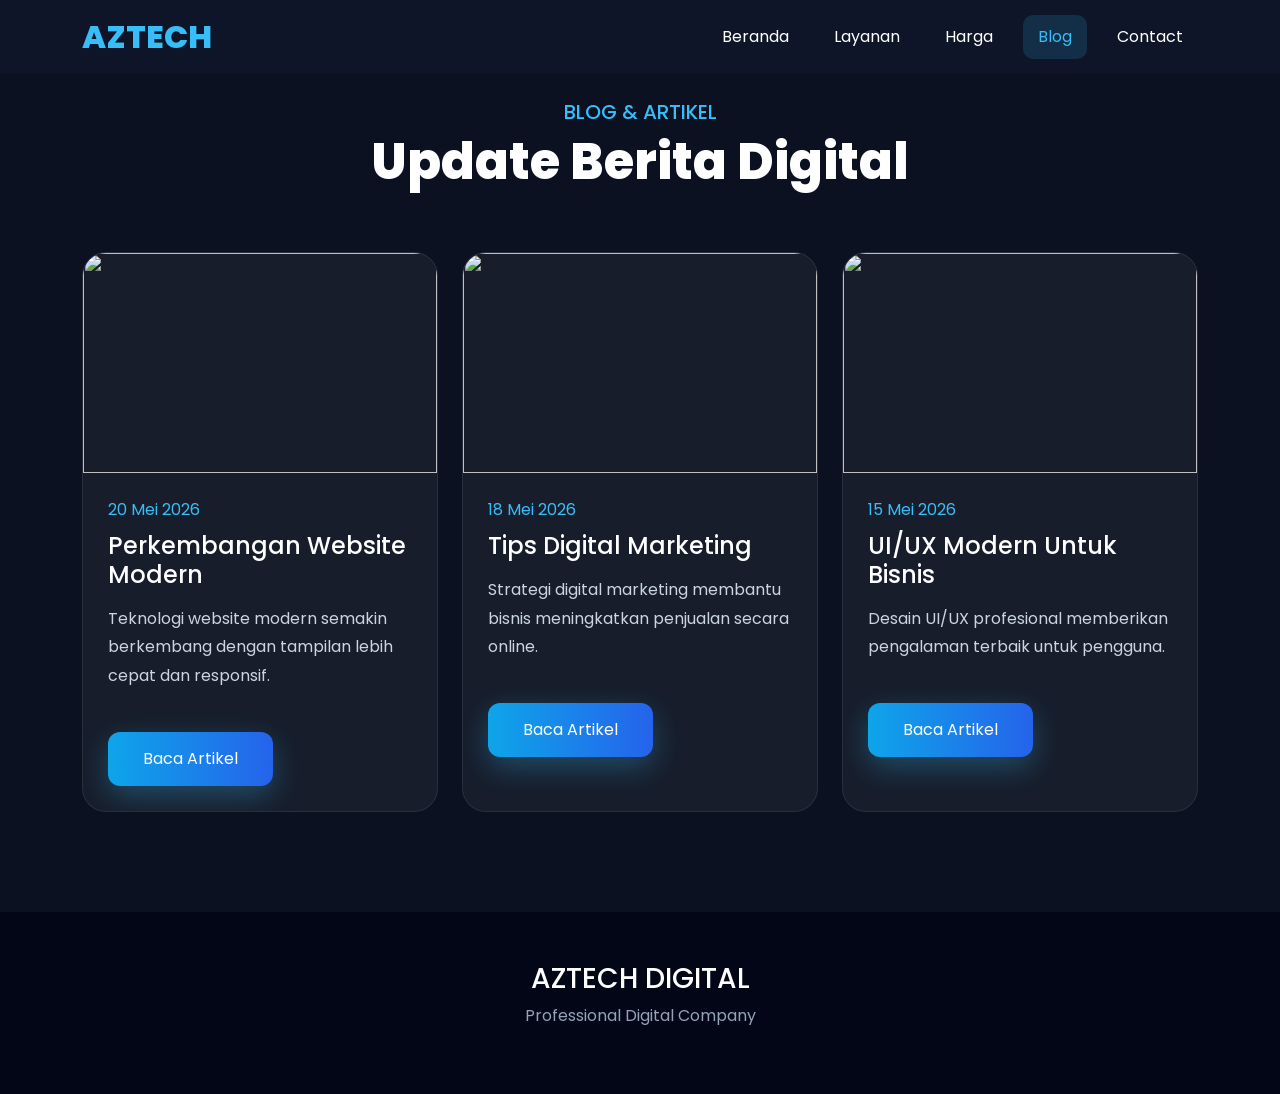
==== blog.html @ 885fed01 "update" ====
<!DOCTYPE html>
<html lang="id">
<head>

<meta charset="UTF-8">
<meta name="viewport" content="width=device-width, initial-scale=1.0">

<title>Blog - AZTECH DIGITAL</title>

<link href="https://cdn.jsdelivr.net/npm/bootstrap@5.3.3/dist/css/bootstrap.min.css" rel="stylesheet">

<link rel="stylesheet" href="style.css">

</head>

<body>

<!-- NAVBAR -->

<nav class="navbar navbar-expand-lg navbar-dark fixed-top">

<div class="container">

<a class="navbar-brand" href="index.html">
AZTECH
</a>

<button class="navbar-toggler"
type="button"
data-bs-toggle="collapse"
data-bs-target="#navbarNav">

<span class="navbar-toggler-icon"></span>

</button>

<div class="collapse navbar-collapse" id="navbarNav">

<ul class="navbar-nav ms-auto">

<li class="nav-item">
<a class="nav-link" href="index.html">
Beranda
</a>
</li>

<li class="nav-item">
<a class="nav-link" href="layanan.html">
Layanan
</a>
</li>

<li class="nav-item">
<a class="nav-link" href="harga.html">
Harga
</a>
</li>

<li class="nav-item">
<a class="nav-link active" href="blog.html">
Blog
</a>
</li>

<li class="nav-item">
<a class="nav-link" href="contact.html">
Contact
</a>
</li>

</ul>

</div>

</div>

</nav>

<!-- BLOG -->

<section class="section">

<div class="container">

<div class="section-title">

<h5>BLOG & ARTIKEL</h5>

<h1>Update Berita Digital</h1>

</div>

<div class="row g-4">

<!-- BLOG 1 -->

<div class="col-lg-4">

<div class="blog-card">

<img src="https://images.unsplash.com/photo-1498050108023-c5249f4df085">

<div class="blog-content">

<span class="blog-date">
20 Mei 2026
</span>

<h3>
Perkembangan Website Modern
</h3>

<p>
Teknologi website modern semakin berkembang
dengan tampilan lebih cepat dan responsif.
</p>

<button class="btn-main">
Baca Artikel
</button>

</div>

</div>

</div>

<!-- BLOG 2 -->

<div class="col-lg-4">

<div class="blog-card">

<img src="https://images.unsplash.com/photo-1552664730-d307ca884978">

<div class="blog-content">

<span class="blog-date">
18 Mei 2026
</span>

<h3>
Tips Digital Marketing
</h3>

<p>
Strategi digital marketing membantu bisnis
meningkatkan penjualan secara online.
</p>

<button class="btn-main">
Baca Artikel
</button>

</div>

</div>

</div>

<!-- BLOG 3 -->

<div class="col-lg-4">

<div class="blog-card">

<img src="https://images.unsplash.com/photo-1516321318423-f06f85e504b3">

<div class="blog-content">

<span class="blog-date">
15 Mei 2026
</span>

<h3>
UI/UX Modern Untuk Bisnis
</h3>

<p>
Desain UI/UX profesional memberikan
pengalaman terbaik untuk pengguna.
</p>

<button class="btn-main">
Baca Artikel
</button>

</div>

</div>

</div>

</div>

</div>

</section>

<!-- FOOTER -->

<footer>

<h3>AZTECH DIGITAL</h3>

<p>
Professional Digital Company
</p>

</footer>

<script src="https://cdn.jsdelivr.net/npm/bootstrap@5.3.3/dist/js/bootstrap.bundle.min.js"></script>

</body>
</html>
---- style.css ----
@import url('https://fonts.googleapis.com/css2?family=Poppins:wght@300;400;500;600;700;800&display=swap');

*{
  margin:0;
  padding:0;
  box-sizing:border-box;
  font-family:'Poppins',sans-serif;
}

html{
  scroll-behavior:smooth;
}

body{
  background:#0b1120;
  color:white;
  overflow-x:hidden;
}

/* NAVBAR */

.navbar{
  background:rgba(15,23,42,0.9);
  backdrop-filter:blur(10px);
}

.navbar-brand{
  color:#38bdf8 !important;
  font-size:32px;
  font-weight:800;
}

.nav-link{
  color:white !important;
  margin-left:15px;
  transition:0.3s;
  border-radius:10px;
  padding:10px 15px !important;
}

.nav-link:hover{
  color:#38bdf8 !important;
}

.nav-link.active{
  background:rgba(56,189,248,0.15);
  color:#38bdf8 !important;
}

.hero{
  min-height:100vh;
  display:flex;
  align-items:center;
  padding-top:120px;
  background:
  radial-gradient(circle at top right,#1d4ed8 0%,transparent 30%),
  radial-gradient(circle at bottom left,#0ea5e9 0%,transparent 25%),
  #0b1120;
}

.hero h1{
  font-size:65px;
  font-weight:800;
  line-height:1.2;
}

.hero span{
  color:#38bdf8;
}

.hero p{
  color:#cbd5e1;
  line-height:2;
  margin-top:20px;
}

.hero img{
  width:100%;
  max-width:500px;
}

.btn-main{
  background:linear-gradient(to right,#0ea5e9,#2563eb);
  color:white;
  border:none;
  padding:15px 35px;
  border-radius:12px;
  margin-top:25px;
  transition:0.3s;
}

.btn-main:hover{
  transform:translateY(-5px);
}

.btn-outline-custom{
  border:2px solid #38bdf8;
  color:#38bdf8;
  background:transparent;
  padding:15px 35px;
  border-radius:12px;
  margin-top:25px;
}

.section{
  padding:100px 0;
}

.section-title{
  text-align:center;
  margin-bottom:60px;
}

.section-title h5{
  color:#38bdf8;
}

.section-title h1{
  font-size:50px;
  font-weight:800;
}

.card-custom{
  background:rgba(255,255,255,0.05);
  border:1px solid rgba(255,255,255,0.08);
  backdrop-filter:blur(10px);
  padding:40px;
  border-radius:24px;
  transition:0.3s;
  height:100%;
}

.card-custom:hover{
  transform:translateY(-10px);
  border-color:#38bdf8;
}

.card-custom h3{
  margin-bottom:20px;
}

.card-custom p{
  color:#cbd5e1;
  line-height:1.8;
}

.price-card{
  background:rgba(255,255,255,0.05);
  border:1px solid rgba(255,255,255,0.08);
  padding:50px 35px;
  border-radius:24px;
  text-align:center;
  transition:0.3s;
}

.price-card:hover{
  transform:translateY(-10px);
  border-color:#38bdf8;
}

.price-card h1{
  font-size:60px;
  color:#38bdf8;
  margin:20px 0;
}

.price-card p{
  color:#cbd5e1;
}

.contact-box{
  background:rgba(255,255,255,0.05);
  border:1px solid rgba(255,255,255,0.08);
  padding:50px;
  border-radius:24px;
}

.form-control{
  background:rgba(255,255,255,0.08) !important;
  border:none !important;
  color:white !important;
  padding:18px !important;
  border-radius:12px !important;
  margin-bottom:20px;
}

.form-control::placeholder{
  color:#cbd5e1;
}

footer{
  background:#020617;
  text-align:center;
  padding:50px 20px;
}

footer p{
  color:#94a3b8;
}

@media(max-width:768px){

  .hero{
    text-align:center;
    padding-top:160px;
  }

  .hero h1{
    font-size:42px;
  }

  .hero img{
    margin-top:40px;
  }

}

 /* BLOG */

.blog-card{
  background:rgba(255,255,255,0.05);
  border:1px solid rgba(255,255,255,0.08);
  border-radius:24px;
  overflow:hidden;
  transition:0.3s;
  height:100%;
}

.blog-card:hover{
  transform:translateY(-10px);
  border-color:#38bdf8;
}

.blog-card img{
  width:100%;
  height:220px;
  object-fit:cover;
}

.blog-content{
  padding:25px;
}

.blog-content h3{
  font-size:24px;
  margin-bottom:15px;
}

.blog-content p{
  color:#cbd5e1;
  line-height:1.8;
}

.blog-date{
  color:#38bdf8;
  margin-bottom:10px;
  display:block;
}

 /* ANIMATION */

.hero-text{
  animation:fadeLeft 1.2s ease;
}

.hero-image{
  animation:fadeRight 1.2s ease;
}

.hero-image img{
  animation:float 4s ease-in-out infinite;
}

/* FLOAT */

@keyframes float{

  0%{
    transform:translateY(0);
  }

  50%{
    transform:translateY(-20px);
  }

  100%{
    transform:translateY(0);
  }

}

/* FADE LEFT */

@keyframes fadeLeft{

  from{
    opacity:0;
    transform:translateX(-50px);
  }

  to{
    opacity:1;
    transform:translateX(0);
  }

}

/* FADE RIGHT */

@keyframes fadeRight{

  from{
    opacity:0;
    transform:translateX(50px);
  }

  to{
    opacity:1;
    transform:translateX(0);
  }

}

/* BUTTON GLOW */

.btn-main{
  box-shadow:0 10px 30px rgba(56,189,248,0.3);
}

.btn-main:hover{
  transform:translateY(-5px);
  box-shadow:0 15px 40px rgba(56,189,248,0.5);
}
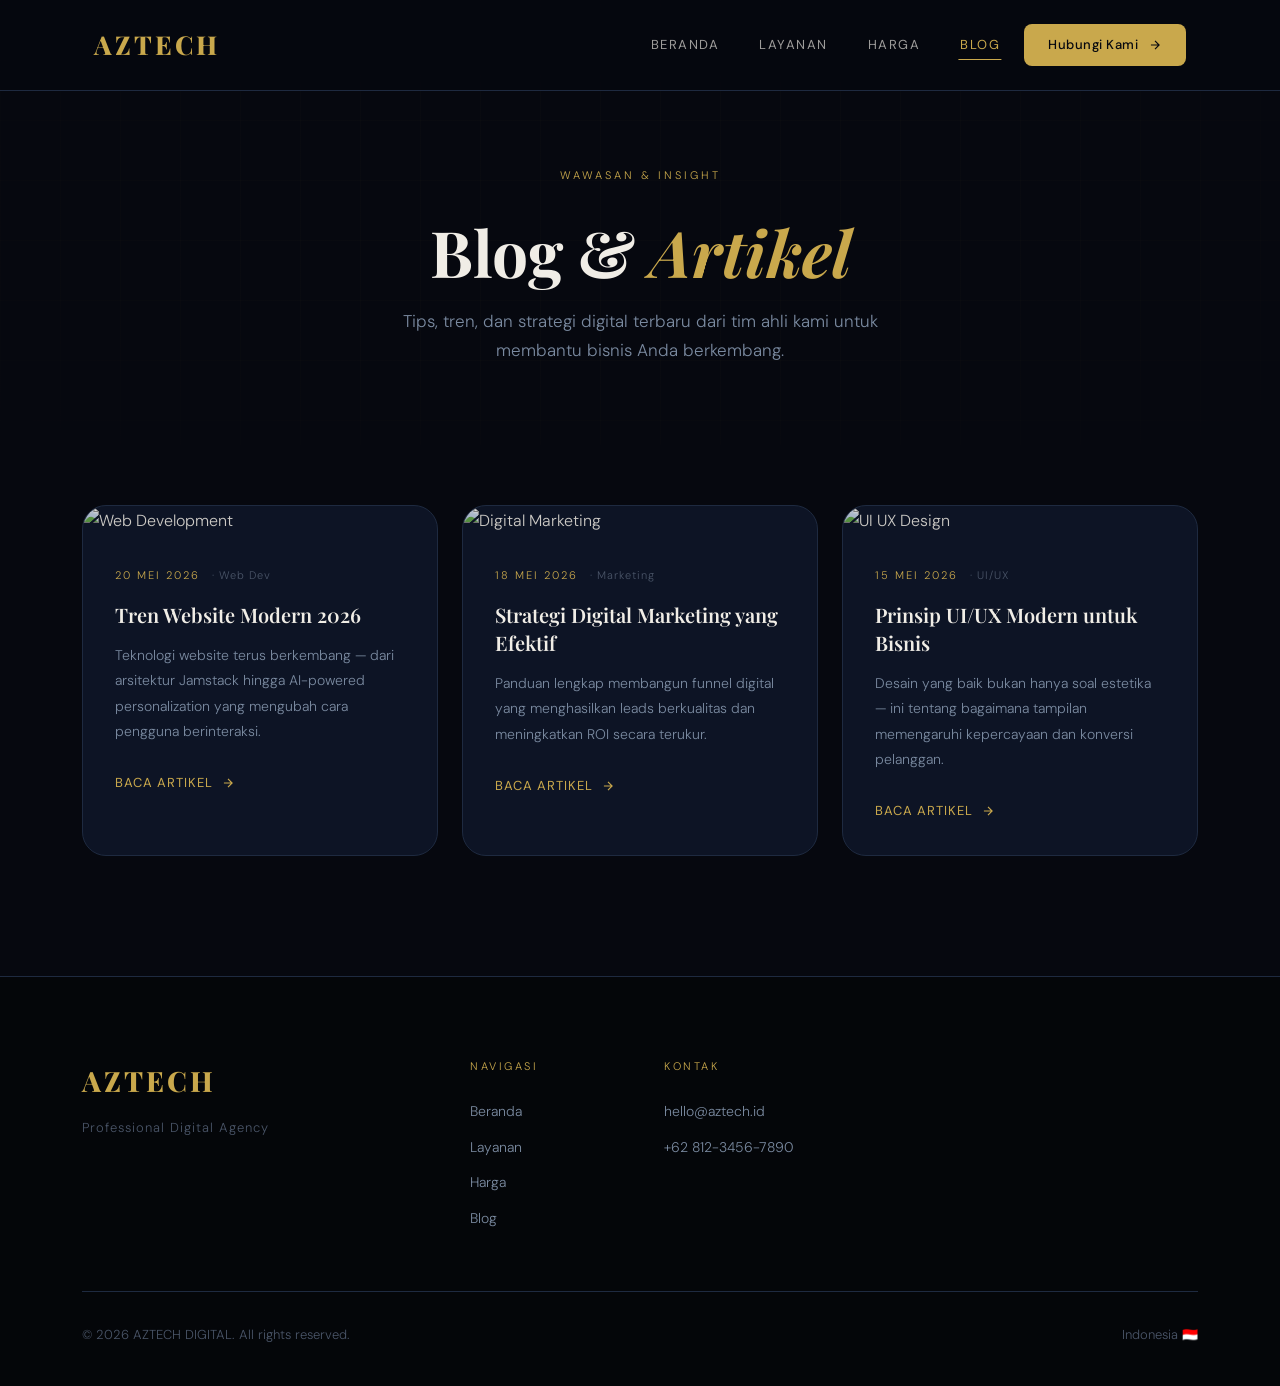
==== commit 374f3961: "update blog.html" ====
--- a/blog.html
+++ b/blog.html
@@ -1,215 +1,154 @@
 <!DOCTYPE html>
 <html lang="id">
 <head>
-
 <meta charset="UTF-8">
 <meta name="viewport" content="width=device-width, initial-scale=1.0">
-
-<title>Blog - AZTECH DIGITAL</title>
-
+<title>Blog — AZTECH DIGITAL</title>
 <link href="https://cdn.jsdelivr.net/npm/bootstrap@5.3.3/dist/css/bootstrap.min.css" rel="stylesheet">
-
 <link rel="stylesheet" href="style.css">
-
 </head>
-
 <body>
 
-<!-- NAVBAR -->
-
-<nav class="navbar navbar-expand-lg navbar-dark fixed-top">
-
-<div class="container">
-
-<a class="navbar-brand" href="index.html">
-AZTECH
-</a>
-
-<button class="navbar-toggler"
-type="button"
-data-bs-toggle="collapse"
-data-bs-target="#navbarNav">
-
-<span class="navbar-toggler-icon"></span>
-
-</button>
-
-<div class="collapse navbar-collapse" id="navbarNav">
-
-<ul class="navbar-nav ms-auto">
-
-<li class="nav-item">
-<a class="nav-link" href="index.html">
-Beranda
-</a>
-</li>
-
-<li class="nav-item">
-<a class="nav-link" href="layanan.html">
-Layanan
-</a>
-</li>
-
-<li class="nav-item">
-<a class="nav-link" href="harga.html">
-Harga
-</a>
-</li>
-
-<li class="nav-item">
-<a class="nav-link active" href="blog.html">
-Blog
-</a>
-</li>
-
-<li class="nav-item">
-<a class="nav-link" href="contact.html">
-Contact
-</a>
-</li>
-
-</ul>
-
-</div>
-
-</div>
-
+<nav class="navbar navbar-expand-lg navbar-dark fixed-top" id="navbar">
+  <div class="container">
+    <a class="navbar-brand" href="index.html">AZTECH</a>
+    <button class="navbar-toggler border-0" type="button" data-bs-toggle="collapse" data-bs-target="#navbarNav">
+      <span class="navbar-toggler-icon"></span>
+    </button>
+    <div class="collapse navbar-collapse" id="navbarNav">
+      <ul class="navbar-nav ms-auto align-items-center">
+        <li class="nav-item"><a class="nav-link" href="index.html">Beranda</a></li>
+        <li class="nav-item"><a class="nav-link" href="layanan.html">Layanan</a></li>
+        <li class="nav-item"><a class="nav-link" href="harga.html">Harga</a></li>
+        <li class="nav-item"><a class="nav-link active" href="blog.html">Blog</a></li>
+        <li class="nav-item ms-2">
+          <a class="btn-main" href="contact.html" style="padding:10px 24px;font-size:13px;margin-top:0;">Hubungi Kami
+            <svg width="14" height="14" viewBox="0 0 24 24" fill="none" stroke="currentColor" stroke-width="2"><path d="M5 12h14M12 5l7 7-7 7"/></svg>
+          </a>
+        </li>
+      </ul>
+    </div>
+  </div>
 </nav>
 
-<!-- BLOG -->
-
-<section class="section">
-
-<div class="container">
-
-<div class="section-title">
-
-<h5>BLOG & ARTIKEL</h5>
-
-<h1>Update Berita Digital</h1>
-
-</div>
-
-<div class="row g-4">
-
-<!-- BLOG 1 -->
-
-<div class="col-lg-4">
-
-<div class="blog-card">
-
-<img src="https://images.unsplash.com/photo-1498050108023-c5249f4df085">
-
-<div class="blog-content">
-
-<span class="blog-date">
-20 Mei 2026
-</span>
-
-<h3>
-Perkembangan Website Modern
-</h3>
-
-<p>
-Teknologi website modern semakin berkembang
-dengan tampilan lebih cepat dan responsif.
-</p>
-
-<button class="btn-main">
-Baca Artikel
-</button>
-
-</div>
-
-</div>
-
-</div>
-
-<!-- BLOG 2 -->
-
-<div class="col-lg-4">
-
-<div class="blog-card">
-
-<img src="https://images.unsplash.com/photo-1552664730-d307ca884978">
-
-<div class="blog-content">
-
-<span class="blog-date">
-18 Mei 2026
-</span>
-
-<h3>
-Tips Digital Marketing
-</h3>
-
-<p>
-Strategi digital marketing membantu bisnis
-meningkatkan penjualan secara online.
-</p>
-
-<button class="btn-main">
-Baca Artikel
-</button>
-
-</div>
-
-</div>
-
-</div>
-
-<!-- BLOG 3 -->
-
-<div class="col-lg-4">
-
-<div class="blog-card">
-
-<img src="https://images.unsplash.com/photo-1516321318423-f06f85e504b3">
-
-<div class="blog-content">
-
-<span class="blog-date">
-15 Mei 2026
-</span>
-
-<h3>
-UI/UX Modern Untuk Bisnis
-</h3>
-
-<p>
-Desain UI/UX profesional memberikan
-pengalaman terbaik untuk pengguna.
-</p>
-
-<button class="btn-main">
-Baca Artikel
-</button>
-
-</div>
-
-</div>
-
-</div>
-
-</div>
-
-</div>
-
+<section style="padding:160px 0 80px;background:var(--bg-deep);position:relative;overflow:hidden;">
+  <div class="hero-grid" style="opacity:0.5;"></div>
+  <div class="container text-center">
+    <span class="section-eyebrow fade-up">Wawasan & Insight</span>
+    <h1 class="fade-up" style="font-family:'Playfair Display',serif;font-size:clamp(36px,5vw,64px);font-weight:700;line-height:1.1;margin-top:16px;margin-bottom:20px;">
+      Blog & <em style="font-style:italic;color:var(--gold);">Artikel</em>
+    </h1>
+    <p class="fade-up" style="color:var(--text-muted);font-size:17px;max-width:480px;margin:0 auto;">
+      Tips, tren, dan strategi digital terbaru dari tim ahli kami untuk membantu bisnis Anda berkembang.
+    </p>
+  </div>
 </section>
 
-<!-- FOOTER -->
+<section class="section" style="padding-top:60px;">
+  <div class="container">
+    <div class="row g-4">
+
+      <div class="col-lg-4 fade-up stagger-1">
+        <div class="blog-card">
+          <div class="blog-img-wrap">
+            <img src="https://images.unsplash.com/photo-1498050108023-c5249f4df085?w=600&q=80" alt="Web Development">
+          </div>
+          <div class="blog-content">
+            <div class="blog-meta">
+              <span class="blog-date">20 Mei 2026</span>
+              <span class="blog-tag">· Web Dev</span>
+            </div>
+            <h3>Tren Website Modern 2026</h3>
+            <p>Teknologi website terus berkembang — dari arsitektur Jamstack hingga AI-powered personalization yang mengubah cara pengguna berinteraksi.</p>
+            <button class="btn-text">
+              Baca Artikel
+              <svg width="14" height="14" viewBox="0 0 24 24" fill="none" stroke="currentColor" stroke-width="2"><path d="M5 12h14M12 5l7 7-7 7"/></svg>
+            </button>
+          </div>
+        </div>
+      </div>
+
+      <div class="col-lg-4 fade-up stagger-2">
+        <div class="blog-card">
+          <div class="blog-img-wrap">
+            <img src="https://images.unsplash.com/photo-1552664730-d307ca884978?w=600&q=80" alt="Digital Marketing">
+          </div>
+          <div class="blog-content">
+            <div class="blog-meta">
+              <span class="blog-date">18 Mei 2026</span>
+              <span class="blog-tag">· Marketing</span>
+            </div>
+            <h3>Strategi Digital Marketing yang Efektif</h3>
+            <p>Panduan lengkap membangun funnel digital yang menghasilkan leads berkualitas dan meningkatkan ROI secara terukur.</p>
+            <button class="btn-text">
+              Baca Artikel
+              <svg width="14" height="14" viewBox="0 0 24 24" fill="none" stroke="currentColor" stroke-width="2"><path d="M5 12h14M12 5l7 7-7 7"/></svg>
+            </button>
+          </div>
+        </div>
+      </div>
+
+      <div class="col-lg-4 fade-up stagger-3">
+        <div class="blog-card">
+          <div class="blog-img-wrap">
+            <img src="https://images.unsplash.com/photo-1516321318423-f06f85e504b3?w=600&q=80" alt="UI UX Design">
+          </div>
+          <div class="blog-content">
+            <div class="blog-meta">
+              <span class="blog-date">15 Mei 2026</span>
+              <span class="blog-tag">· UI/UX</span>
+            </div>
+            <h3>Prinsip UI/UX Modern untuk Bisnis</h3>
+            <p>Desain yang baik bukan hanya soal estetika — ini tentang bagaimana tampilan memengaruhi kepercayaan dan konversi pelanggan.</p>
+            <button class="btn-text">
+              Baca Artikel
+              <svg width="14" height="14" viewBox="0 0 24 24" fill="none" stroke="currentColor" stroke-width="2"><path d="M5 12h14M12 5l7 7-7 7"/></svg>
+            </button>
+          </div>
+        </div>
+      </div>
+
+    </div>
+  </div>
+</section>
 
 <footer>
-
-<h3>AZTECH DIGITAL</h3>
-
-<p>
-Professional Digital Company
-</p>
-
+  <div class="container">
+    <div class="row g-5 mb-5">
+      <div class="col-lg-4">
+        <div class="footer-brand">AZTECH</div>
+        <p class="footer-tagline">Professional Digital Agency</p>
+      </div>
+      <div class="col-lg-2 col-6">
+        <div class="footer-col-title">Navigasi</div>
+        <div class="footer-links">
+          <a class="footer-link" href="index.html">Beranda</a>
+          <a class="footer-link" href="layanan.html">Layanan</a>
+          <a class="footer-link" href="harga.html">Harga</a>
+          <a class="footer-link" href="blog.html">Blog</a>
+        </div>
+      </div>
+      <div class="col-lg-3">
+        <div class="footer-col-title">Kontak</div>
+        <div class="footer-links">
+          <a class="footer-link" href="#">hello@aztech.id</a>
+          <a class="footer-link" href="#">+62 812-3456-7890</a>
+        </div>
+      </div>
+    </div>
+    <div class="footer-bottom">
+      <span>© 2026 AZTECH DIGITAL. All rights reserved.</span>
+      <span>Indonesia 🇮🇩</span>
+    </div>
+  </div>
 </footer>
 
 <script src="https://cdn.jsdelivr.net/npm/bootstrap@5.3.3/dist/js/bootstrap.bundle.min.js"></script>
-
+<script>
+  const navbar = document.getElementById('navbar');
+  window.addEventListener('scroll', () => navbar.classList.toggle('scrolled', window.scrollY > 50));
+  const obs = new IntersectionObserver(entries => entries.forEach(e => { if(e.isIntersecting) e.target.classList.add('visible'); }), {threshold:0.1});
+  document.querySelectorAll('.fade-up').forEach(el => obs.observe(el));
+</script>
 </body>
 </html>
--- a/style.css
+++ b/style.css
@@ -1,333 +1,725 @@
-@import url('https://fonts.googleapis.com/css2?family=Poppins:wght@300;400;500;600;700;800&display=swap');
-
-*{
-  margin:0;
-  padding:0;
-  box-sizing:border-box;
-  font-family:'Poppins',sans-serif;
-}
-
-html{
-  scroll-behavior:smooth;
-}
+@import url('https://fonts.googleapis.com/css2?family=Playfair+Display:wght@400;600;700;800&family=DM+Sans:ital,opsz,wght@0,9..40,300;0,9..40,400;0,9..40,500;1,9..40,300&display=swap');
+
+*{margin:0;padding:0;box-sizing:border-box;}
+
+:root{
+  --gold:#c9a84c;
+  --gold-light:#e8c97a;
+  --gold-dark:#9a7832;
+  --bg-deep:#06080f;
+  --bg-dark:#090d18;
+  --bg-card:#0d1425;
+  --bg-card2:#111826;
+  --border:#1e2a40;
+  --border-gold:rgba(201,168,76,0.3);
+  --text-primary:#f0ede6;
+  --text-muted:#7a8aA0;
+  --text-dim:#4a5568;
+  --accent-blue:#1a73e8;
+  --radius:16px;
+  --radius-lg:24px;
+}
+
+html{scroll-behavior:smooth;}
 
 body{
-  background:#0b1120;
-  color:white;
+  background:var(--bg-deep);
+  color:var(--text-primary);
+  font-family:'DM Sans',sans-serif;
+  font-weight:300;
   overflow-x:hidden;
-}
-
-/* NAVBAR */
-
+  line-height:1.7;
+}
+
+/* ── SCROLLBAR ── */
+::-webkit-scrollbar{width:4px;}
+::-webkit-scrollbar-track{background:var(--bg-deep);}
+::-webkit-scrollbar-thumb{background:var(--gold-dark);border-radius:4px;}
+
+/* ── NAVBAR ── */
 .navbar{
-  background:rgba(15,23,42,0.9);
-  backdrop-filter:blur(10px);
+  background:rgba(6,8,15,0.85);
+  backdrop-filter:blur(20px);
+  -webkit-backdrop-filter:blur(20px);
+  border-bottom:1px solid var(--border);
+  padding:0 0;
+  transition:all 0.4s;
+}
+
+.navbar.scrolled{
+  background:rgba(6,8,15,0.97);
+  border-bottom-color:var(--border-gold);
 }
 
 .navbar-brand{
-  color:#38bdf8 !important;
-  font-size:32px;
+  font-family:'Playfair Display',serif;
+  font-size:26px;
   font-weight:800;
-}
+  color:var(--gold) !important;
+  letter-spacing:3px;
+  text-transform:uppercase;
+}
+
+.navbar .container{padding:18px 24px;}
 
 .nav-link{
-  color:white !important;
-  margin-left:15px;
-  transition:0.3s;
-  border-radius:10px;
-  padding:10px 15px !important;
-}
-
-.nav-link:hover{
-  color:#38bdf8 !important;
-}
+  color:rgba(240,237,230,0.65) !important;
+  font-size:13px;
+  font-weight:400;
+  letter-spacing:1.5px;
+  text-transform:uppercase;
+  margin-left:8px;
+  padding:8px 16px !important;
+  border-radius:6px;
+  transition:all 0.3s;
+  position:relative;
+}
+
+.nav-link::after{
+  content:'';
+  position:absolute;
+  bottom:4px;left:50%;transform:translateX(-50%);
+  width:0;height:1px;
+  background:var(--gold);
+  transition:width 0.3s;
+}
+
+.nav-link:hover{color:var(--gold) !important;}
+.nav-link:hover::after{width:60%;}
 
 .nav-link.active{
-  background:rgba(56,189,248,0.15);
-  color:#38bdf8 !important;
-}
-
+  color:var(--gold) !important;
+}
+.nav-link.active::after{width:60%;}
+
+/* ── HERO ── */
 .hero{
   min-height:100vh;
   display:flex;
   align-items:center;
-  padding-top:120px;
+  padding-top:100px;
+  position:relative;
+  overflow:hidden;
+  background:var(--bg-deep);
+}
+
+.hero-bg{
+  position:absolute;inset:0;
   background:
-  radial-gradient(circle at top right,#1d4ed8 0%,transparent 30%),
-  radial-gradient(circle at bottom left,#0ea5e9 0%,transparent 25%),
-  #0b1120;
+    radial-gradient(ellipse 80% 60% at 70% 40%, rgba(201,168,76,0.06) 0%, transparent 60%),
+    radial-gradient(ellipse 50% 40% at 20% 80%, rgba(26,115,232,0.05) 0%, transparent 50%),
+    radial-gradient(ellipse 60% 80% at 90% 10%, rgba(201,168,76,0.04) 0%, transparent 50%);
+  pointer-events:none;
+}
+
+.hero-grid{
+  position:absolute;inset:0;
+  background-image:
+    linear-gradient(rgba(201,168,76,0.04) 1px, transparent 1px),
+    linear-gradient(90deg, rgba(201,168,76,0.04) 1px, transparent 1px);
+  background-size:60px 60px;
+  mask-image:radial-gradient(ellipse 80% 80% at 50% 50%, black 40%, transparent 100%);
+  pointer-events:none;
+}
+
+.hero-eyebrow{
+  display:inline-flex;
+  align-items:center;
+  gap:10px;
+  font-size:11px;
+  letter-spacing:3px;
+  text-transform:uppercase;
+  color:var(--gold);
+  border:1px solid var(--border-gold);
+  padding:8px 20px;
+  border-radius:100px;
+  margin-bottom:32px;
+  background:rgba(201,168,76,0.05);
+}
+
+.hero-eyebrow::before{
+  content:'';
+  width:6px;height:6px;
+  background:var(--gold);
+  border-radius:50%;
+  animation:pulse-dot 2s ease-in-out infinite;
+}
+
+@keyframes pulse-dot{
+  0%,100%{opacity:1;transform:scale(1);}
+  50%{opacity:0.4;transform:scale(0.7);}
 }
 
 .hero h1{
-  font-size:65px;
-  font-weight:800;
-  line-height:1.2;
-}
-
-.hero span{
-  color:#38bdf8;
-}
-
-.hero p{
-  color:#cbd5e1;
-  line-height:2;
-  margin-top:20px;
-}
-
-.hero img{
-  width:100%;
-  max-width:500px;
+  font-family:'Playfair Display',serif;
+  font-size:clamp(42px,6vw,80px);
+  font-weight:700;
+  line-height:1.1;
+  letter-spacing:-1px;
+  margin-bottom:28px;
+}
+
+.hero h1 em{
+  font-style:italic;
+  color:var(--gold);
+}
+
+.hero-desc{
+  color:var(--text-muted);
+  font-size:17px;
+  font-weight:300;
+  max-width:480px;
+  margin-bottom:48px;
+  line-height:1.8;
+}
+
+.hero-cta{
+  display:flex;
+  gap:16px;
+  flex-wrap:wrap;
 }
 
 .btn-main{
-  background:linear-gradient(to right,#0ea5e9,#2563eb);
-  color:white;
+  display:inline-flex;
+  align-items:center;
+  gap:10px;
+  background:var(--gold);
+  color:#06080f;
   border:none;
-  padding:15px 35px;
-  border-radius:12px;
-  margin-top:25px;
-  transition:0.3s;
+  padding:16px 36px;
+  border-radius:8px;
+  font-family:'DM Sans',sans-serif;
+  font-size:14px;
+  font-weight:500;
+  letter-spacing:0.5px;
+  cursor:pointer;
+  transition:all 0.3s;
+  text-decoration:none;
 }
 
 .btn-main:hover{
-  transform:translateY(-5px);
-}
-
-.btn-outline-custom{
-  border:2px solid #38bdf8;
-  color:#38bdf8;
+  background:var(--gold-light);
+  transform:translateY(-3px);
+  box-shadow:0 20px 60px rgba(201,168,76,0.3);
+}
+
+.btn-main svg{transition:transform 0.3s;}
+.btn-main:hover svg{transform:translateX(4px);}
+
+.btn-outline{
+  display:inline-flex;
+  align-items:center;
+  gap:10px;
+  border:1px solid var(--border);
+  color:var(--text-primary);
   background:transparent;
-  padding:15px 35px;
-  border-radius:12px;
-  margin-top:25px;
-}
-
-.section{
-  padding:100px 0;
+  padding:16px 36px;
+  border-radius:8px;
+  font-family:'DM Sans',sans-serif;
+  font-size:14px;
+  font-weight:400;
+  cursor:pointer;
+  transition:all 0.3s;
+  text-decoration:none;
+}
+
+.btn-outline:hover{
+  border-color:var(--border-gold);
+  color:var(--gold);
+  background:rgba(201,168,76,0.05);
+}
+
+.hero-stats{
+  display:flex;
+  gap:48px;
+  margin-top:72px;
+  padding-top:48px;
+  border-top:1px solid var(--border);
+}
+
+.stat-item{}
+.stat-number{
+  font-family:'Playfair Display',serif;
+  font-size:36px;
+  font-weight:700;
+  color:var(--gold);
+  line-height:1;
+  margin-bottom:6px;
+}
+
+.stat-label{
+  font-size:12px;
+  letter-spacing:1.5px;
+  text-transform:uppercase;
+  color:var(--text-muted);
+}
+
+.hero-visual{
+  position:relative;
+  display:flex;
+  align-items:center;
+  justify-content:center;
+  padding:40px;
+}
+
+.hero-orb{
+  width:480px;
+  height:480px;
+  border-radius:50%;
+  background:
+    radial-gradient(ellipse at 30% 30%, rgba(201,168,76,0.15) 0%, transparent 50%),
+    radial-gradient(ellipse at 70% 70%, rgba(26,115,232,0.1) 0%, transparent 50%);
+  border:1px solid rgba(201,168,76,0.1);
+  display:flex;
+  align-items:center;
+  justify-content:center;
+  animation:float-slow 8s ease-in-out infinite;
+  position:relative;
+}
+
+.hero-orb::before{
+  content:'';
+  position:absolute;inset:-20px;
+  border-radius:50%;
+  border:1px solid rgba(201,168,76,0.05);
+  animation:spin-slow 20s linear infinite;
+}
+
+.hero-orb::after{
+  content:'';
+  position:absolute;inset:-40px;
+  border-radius:50%;
+  border:1px dashed rgba(201,168,76,0.05);
+  animation:spin-slow 30s linear infinite reverse;
+}
+
+.hero-icon-wrap{
+  width:120px;height:120px;
+  background:rgba(201,168,76,0.08);
+  border:1px solid var(--border-gold);
+  border-radius:24px;
+  display:flex;align-items:center;justify-content:center;
+}
+
+.hero-icon-wrap img{width:64px;filter:sepia(1) saturate(3) hue-rotate(10deg) brightness(0.9);}
+
+@keyframes float-slow{
+  0%,100%{transform:translateY(0) rotate(0);}
+  50%{transform:translateY(-20px) rotate(2deg);}
+}
+@keyframes spin-slow{to{transform:rotate(360deg);}}
+
+/* ── SECTION GENERIC ── */
+.section{padding:120px 0;}
+
+.section-eyebrow{
+  display:inline-block;
+  font-size:11px;
+  letter-spacing:3px;
+  text-transform:uppercase;
+  color:var(--gold);
+  margin-bottom:16px;
 }
 
 .section-title{
   text-align:center;
-  margin-bottom:60px;
-}
-
-.section-title h5{
-  color:#38bdf8;
-}
-
-.section-title h1{
-  font-size:50px;
-  font-weight:800;
-}
-
+  margin-bottom:80px;
+}
+
+.section-title h2{
+  font-family:'Playfair Display',serif;
+  font-size:clamp(32px,4vw,52px);
+  font-weight:700;
+  line-height:1.15;
+  letter-spacing:-0.5px;
+  margin-bottom:20px;
+}
+
+.section-title p{
+  color:var(--text-muted);
+  font-size:17px;
+  max-width:520px;
+  margin:0 auto;
+}
+
+/* ── DIVIDER ── */
+.gold-line{
+  width:48px;height:2px;
+  background:var(--gold);
+  margin:24px auto 0;
+}
+
+/* ── CARDS ── */
 .card-custom{
-  background:rgba(255,255,255,0.05);
-  border:1px solid rgba(255,255,255,0.08);
-  backdrop-filter:blur(10px);
-  padding:40px;
-  border-radius:24px;
-  transition:0.3s;
+  background:var(--bg-card);
+  border:1px solid var(--border);
+  border-radius:var(--radius-lg);
+  padding:44px 36px;
   height:100%;
+  transition:all 0.4s;
+  position:relative;
+  overflow:hidden;
+}
+
+.card-custom::before{
+  content:'';
+  position:absolute;top:0;left:0;right:0;height:1px;
+  background:linear-gradient(90deg, transparent, var(--gold), transparent);
+  opacity:0;
+  transition:opacity 0.4s;
 }
 
 .card-custom:hover{
-  transform:translateY(-10px);
-  border-color:#38bdf8;
+  border-color:var(--border-gold);
+  transform:translateY(-8px);
+  box-shadow:0 40px 80px rgba(0,0,0,0.4);
+}
+
+.card-custom:hover::before{opacity:1;}
+
+.card-icon{
+  width:52px;height:52px;
+  background:rgba(201,168,76,0.08);
+  border:1px solid var(--border-gold);
+  border-radius:12px;
+  display:flex;align-items:center;justify-content:center;
+  margin-bottom:28px;
+  font-size:22px;
 }
 
 .card-custom h3{
-  margin-bottom:20px;
+  font-family:'Playfair Display',serif;
+  font-size:22px;
+  font-weight:600;
+  margin-bottom:16px;
+  color:var(--text-primary);
 }
 
 .card-custom p{
-  color:#cbd5e1;
+  color:var(--text-muted);
+  font-size:15px;
   line-height:1.8;
 }
 
+/* ── PRICE ── */
 .price-card{
-  background:rgba(255,255,255,0.05);
-  border:1px solid rgba(255,255,255,0.08);
-  padding:50px 35px;
-  border-radius:24px;
-  text-align:center;
-  transition:0.3s;
+  background:var(--bg-card);
+  border:1px solid var(--border);
+  border-radius:var(--radius-lg);
+  padding:52px 40px;
+  text-align:left;
+  height:100%;
+  transition:all 0.4s;
+  position:relative;
+  overflow:hidden;
+}
+
+.price-card.featured{
+  background:linear-gradient(135deg, #0f1a2e 0%, #0d1525 100%);
+  border-color:var(--gold-dark);
+}
+
+.price-card.featured::before{
+  content:'';
+  position:absolute;top:0;left:0;right:0;height:2px;
+  background:linear-gradient(90deg, var(--gold-dark), var(--gold), var(--gold-dark));
+}
+
+.price-badge{
+  display:inline-block;
+  font-size:10px;
+  letter-spacing:2px;
+  text-transform:uppercase;
+  color:#06080f;
+  background:var(--gold);
+  padding:5px 14px;
+  border-radius:100px;
+  margin-bottom:28px;
+  font-weight:500;
+}
+
+.price-tier{
+  font-size:13px;
+  letter-spacing:2px;
+  text-transform:uppercase;
+  color:var(--text-muted);
+  margin-bottom:16px;
+}
+
+.price-number{
+  font-family:'Playfair Display',serif;
+  font-size:52px;
+  font-weight:700;
+  color:var(--gold);
+  line-height:1;
+  margin-bottom:8px;
+}
+
+.price-unit{
+  font-size:14px;
+  color:var(--text-muted);
+  margin-bottom:36px;
+}
+
+.price-divider{
+  height:1px;
+  background:var(--border);
+  margin:36px 0;
+}
+
+.price-feature{
+  display:flex;
+  align-items:center;
+  gap:12px;
+  margin-bottom:16px;
+  font-size:14px;
+  color:var(--text-muted);
+}
+
+.price-feature::before{
+  content:'✓';
+  color:var(--gold);
+  font-size:13px;
+  flex-shrink:0;
 }
 
 .price-card:hover{
-  transform:translateY(-10px);
-  border-color:#38bdf8;
-}
-
-.price-card h1{
-  font-size:60px;
-  color:#38bdf8;
-  margin:20px 0;
-}
-
-.price-card p{
-  color:#cbd5e1;
-}
-
-.contact-box{
-  background:rgba(255,255,255,0.05);
-  border:1px solid rgba(255,255,255,0.08);
-  padding:50px;
-  border-radius:24px;
-}
-
-.form-control{
-  background:rgba(255,255,255,0.08) !important;
-  border:none !important;
-  color:white !important;
-  padding:18px !important;
-  border-radius:12px !important;
-  margin-bottom:20px;
-}
-
-.form-control::placeholder{
-  color:#cbd5e1;
-}
-
-footer{
-  background:#020617;
-  text-align:center;
-  padding:50px 20px;
-}
-
-footer p{
-  color:#94a3b8;
-}
-
-@media(max-width:768px){
-
-  .hero{
-    text-align:center;
-    padding-top:160px;
-  }
-
-  .hero h1{
-    font-size:42px;
-  }
-
-  .hero img{
-    margin-top:40px;
-  }
-
-}
-
- /* BLOG */
-
+  border-color:var(--border-gold);
+  transform:translateY(-6px);
+  box-shadow:0 40px 80px rgba(0,0,0,0.5);
+}
+
+/* ── BLOG ── */
 .blog-card{
-  background:rgba(255,255,255,0.05);
-  border:1px solid rgba(255,255,255,0.08);
-  border-radius:24px;
+  background:var(--bg-card);
+  border:1px solid var(--border);
+  border-radius:var(--radius-lg);
   overflow:hidden;
-  transition:0.3s;
   height:100%;
+  transition:all 0.4s;
 }
 
 .blog-card:hover{
-  transform:translateY(-10px);
-  border-color:#38bdf8;
+  border-color:var(--border-gold);
+  transform:translateY(-8px);
+  box-shadow:0 40px 80px rgba(0,0,0,0.4);
 }
 
 .blog-card img{
   width:100%;
-  height:220px;
+  height:240px;
   object-fit:cover;
-}
-
-.blog-content{
-  padding:25px;
+  filter:brightness(0.85) saturate(0.8);
+  transition:all 0.5s;
+}
+
+.blog-card:hover img{
+  filter:brightness(0.95) saturate(1);
+  transform:scale(1.03);
+}
+
+.blog-img-wrap{overflow:hidden;}
+
+.blog-content{padding:32px;}
+
+.blog-meta{
+  display:flex;
+  align-items:center;
+  gap:12px;
+  margin-bottom:16px;
+}
+
+.blog-date{
+  font-size:11px;
+  letter-spacing:2px;
+  text-transform:uppercase;
+  color:var(--gold);
+}
+
+.blog-tag{
+  font-size:11px;
+  color:var(--text-dim);
+  letter-spacing:1px;
 }
 
 .blog-content h3{
-  font-size:24px;
-  margin-bottom:15px;
+  font-family:'Playfair Display',serif;
+  font-size:20px;
+  font-weight:600;
+  margin-bottom:14px;
+  line-height:1.4;
+  color:var(--text-primary);
 }
 
 .blog-content p{
-  color:#cbd5e1;
+  color:var(--text-muted);
+  font-size:14px;
   line-height:1.8;
-}
-
-.blog-date{
-  color:#38bdf8;
+  margin-bottom:24px;
+}
+
+.btn-text{
+  display:inline-flex;
+  align-items:center;
+  gap:8px;
+  font-size:13px;
+  letter-spacing:1px;
+  text-transform:uppercase;
+  color:var(--gold);
+  text-decoration:none;
+  border:none;
+  background:none;
+  cursor:pointer;
+  padding:0;
+  transition:gap 0.3s;
+}
+
+.btn-text:hover{gap:14px;}
+
+/* ── CONTACT ── */
+.contact-box{
+  background:var(--bg-card);
+  border:1px solid var(--border);
+  border-radius:var(--radius-lg);
+  padding:60px 52px;
+}
+
+.form-label{
+  font-size:11px;
+  letter-spacing:2px;
+  text-transform:uppercase;
+  color:var(--text-muted);
+  display:block;
   margin-bottom:10px;
-  display:block;
-}
-
- /* ANIMATION */
-
-.hero-text{
-  animation:fadeLeft 1.2s ease;
-}
-
-.hero-image{
-  animation:fadeRight 1.2s ease;
-}
-
-.hero-image img{
-  animation:float 4s ease-in-out infinite;
-}
-
-/* FLOAT */
-
-@keyframes float{
-
-  0%{
-    transform:translateY(0);
-  }
-
-  50%{
-    transform:translateY(-20px);
-  }
-
-  100%{
-    transform:translateY(0);
-  }
-
-}
-
-/* FADE LEFT */
-
-@keyframes fadeLeft{
-
-  from{
-    opacity:0;
-    transform:translateX(-50px);
-  }
-
-  to{
-    opacity:1;
-    transform:translateX(0);
-  }
-
-}
-
-/* FADE RIGHT */
-
-@keyframes fadeRight{
-
-  from{
-    opacity:0;
-    transform:translateX(50px);
-  }
-
-  to{
-    opacity:1;
-    transform:translateX(0);
-  }
-
-}
-
-/* BUTTON GLOW */
-
-.btn-main{
-  box-shadow:0 10px 30px rgba(56,189,248,0.3);
-}
-
-.btn-main:hover{
-  transform:translateY(-5px);
-  box-shadow:0 15px 40px rgba(56,189,248,0.5);
+}
+
+.form-control{
+  background:rgba(255,255,255,0.04) !important;
+  border:1px solid var(--border) !important;
+  color:var(--text-primary) !important;
+  padding:16px 20px !important;
+  border-radius:10px !important;
+  margin-bottom:24px;
+  font-family:'DM Sans',sans-serif !important;
+  font-size:15px !important;
+  transition:border-color 0.3s !important;
+}
+
+.form-control:focus{
+  border-color:var(--border-gold) !important;
+  box-shadow:0 0 0 3px rgba(201,168,76,0.08) !important;
+  background:rgba(201,168,76,0.03) !important;
+  outline:none !important;
+}
+
+.form-control::placeholder{color:var(--text-dim) !important;}
+
+.contact-info{
+  display:flex;
+  flex-direction:column;
+  gap:32px;
+  padding:20px 0;
+}
+
+.contact-item{display:flex;gap:20px;align-items:flex-start;}
+
+.contact-item-icon{
+  width:44px;height:44px;flex-shrink:0;
+  background:rgba(201,168,76,0.08);
+  border:1px solid var(--border-gold);
+  border-radius:10px;
+  display:flex;align-items:center;justify-content:center;
+  font-size:18px;
+}
+
+.contact-item h4{
+  font-size:13px;letter-spacing:1.5px;
+  text-transform:uppercase;
+  color:var(--text-muted);margin-bottom:6px;
+}
+
+.contact-item p{color:var(--text-primary);font-size:15px;}
+
+/* ── FOOTER ── */
+footer{
+  background:#040609;
+  border-top:1px solid var(--border);
+  padding:80px 0 40px;
+}
+
+.footer-brand{
+  font-family:'Playfair Display',serif;
+  font-size:28px;
+  font-weight:800;
+  color:var(--gold);
+  letter-spacing:3px;
+  margin-bottom:12px;
+}
+
+.footer-tagline{
+  color:var(--text-dim);
+  font-size:13px;
+  letter-spacing:1px;
+}
+
+.footer-links{
+  display:flex;flex-direction:column;gap:12px;
+}
+
+.footer-link{
+  color:var(--text-muted);
+  font-size:14px;
+  text-decoration:none;
+  transition:color 0.3s;
+}
+
+.footer-link:hover{color:var(--gold);}
+
+.footer-col-title{
+  font-size:11px;
+  letter-spacing:2.5px;
+  text-transform:uppercase;
+  color:var(--gold);
+  margin-bottom:24px;
+}
+
+.footer-bottom{
+  border-top:1px solid var(--border);
+  padding-top:32px;
+  margin-top:60px;
+  display:flex;
+  justify-content:space-between;
+  align-items:center;
+  color:var(--text-dim);
+  font-size:13px;
+}
+
+/* ── ANIMATIONS ── */
+.fade-up{
+  opacity:0;
+  transform:translateY(30px);
+  transition:opacity 0.8s ease, transform 0.8s ease;
+}
+.fade-up.visible{opacity:1;transform:translateY(0);}
+
+.stagger-1{transition-delay:0.1s;}
+.stagger-2{transition-delay:0.2s;}
+.stagger-3{transition-delay:0.3s;}
+.stagger-4{transition-delay:0.4s;}
+
+/* ── RESPONSIVE ── */
+@media(max-width:991px){
+  .hero{text-align:center;padding-top:140px;}
+  .hero-desc{margin:0 auto 48px;}
+  .hero-cta{justify-content:center;}
+  .hero-stats{justify-content:center;}
+  .hero-visual{display:none;}
+  .contact-box{padding:40px 28px;}
+}
+
+@media(max-width:576px){
+  .hero h1{font-size:36px;}
+  .hero-stats{flex-wrap:wrap;gap:32px;}
+  .price-card{padding:40px 28px;}
+  .footer-bottom{flex-direction:column;gap:16px;text-align:center;}
 }
